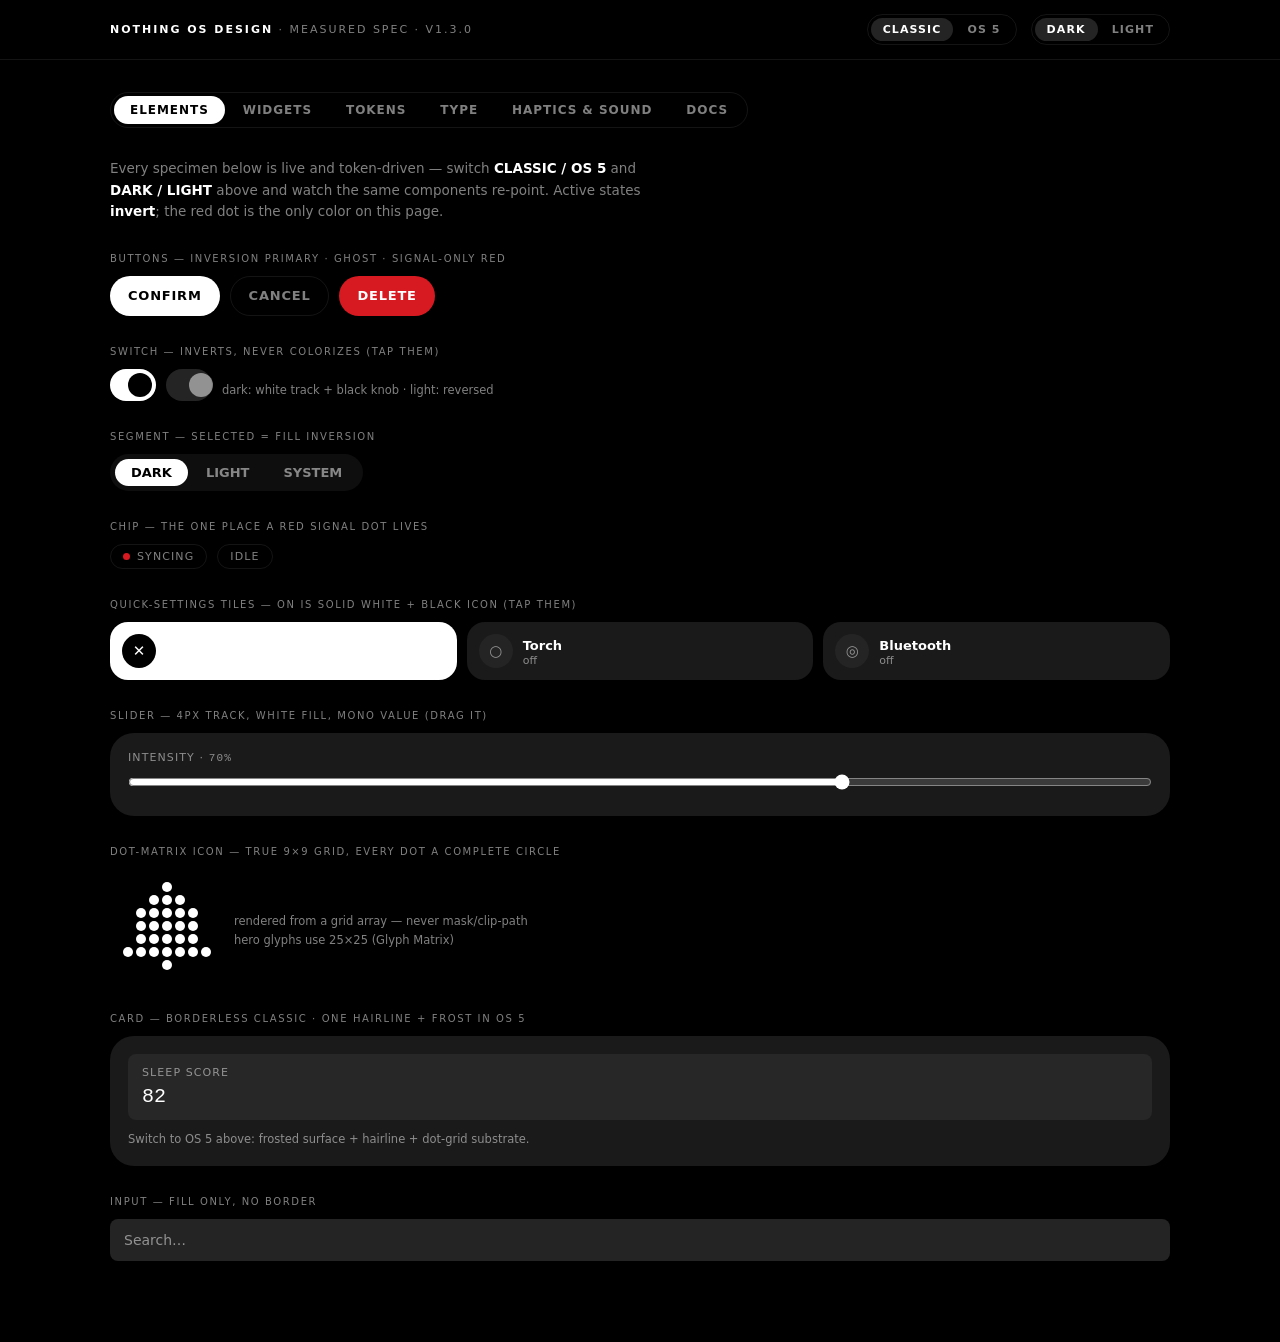
==== docs/index.html @ 2ed0de46 "site: interactive spec — toggles + live specimens replace the static landing The live site now pract" ====
<!DOCTYPE html>
<html lang="en">
<head>
<meta charset="utf-8">
<meta name="viewport" content="width=device-width, initial-scale=1">
<title>Nothing OS design — measured spec</title>
<link rel="preconnect" href="https://fonts.googleapis.com">
<link rel="preconnect" href="https://fonts.gstatic.com" crossorigin>
<link href="https://fonts.googleapis.com/css2?family=Geist:wght@400;500;600;700&family=Geist+Mono:wght@400;500&family=Doto:wght@400;500;700&display=swap" rel="stylesheet">
<link rel="stylesheet" href="tokens.css">
<style>
  *{box-sizing:border-box;margin:0}
  html{background:#000}
  body{
    background:var(--nt-bg);color:var(--nt-text);
    font-family:var(--nt-font-body),system-ui,sans-serif;
    min-height:100vh;
  }
  /* OS 5 dot-grid substrate — barely-there depth cue */
  html.theme-os5 body::before{
    content:'';position:fixed;inset:0;pointer-events:none;
    background-image:radial-gradient(circle, var(--nt-dot-grid, rgba(255,255,255,.045)) 1px, transparent 1px);
    background-size:12px 12px;
  }
  a{color:var(--nt-text)}

  /* ---------- chrome ---------- */
  header{position:sticky;top:0;z-index:10;background:color-mix(in srgb, var(--nt-bg) 88%, transparent);
    backdrop-filter:blur(10px);border-bottom:1px solid var(--nt-border)}
  .bar{max-width:1100px;margin:0 auto;padding:14px 20px;display:flex;align-items:center;gap:14px;flex-wrap:wrap}
  .brand{font-size:11px;letter-spacing:.18em;text-transform:uppercase;color:var(--nt-text-dim);margin-right:auto}
  .brand b{color:var(--nt-text);font-weight:600}
  .tgl{display:flex;border:1px solid var(--nt-border);border-radius:999px;padding:3px;gap:2px}
  .tgl button{border:0;background:transparent;color:var(--nt-text-dim);font:inherit;font-size:11px;font-weight:600;
    letter-spacing:.1em;text-transform:uppercase;padding:5px 12px;border-radius:999px;cursor:pointer}
  .tgl button[aria-pressed="true"]{background:var(--nt-surface-2,var(--nt-surface));color:var(--nt-text)}
  main{max-width:1100px;margin:0 auto;padding:32px 20px 80px}
  nav.tabs{display:flex;gap:2px;border:1px solid var(--nt-border);border-radius:999px;padding:3px;width:max-content;
    max-width:100%;overflow:auto;margin-bottom:30px}
  nav.tabs button{border:0;background:transparent;color:var(--nt-text-dim);font:inherit;font-size:12px;font-weight:600;
    letter-spacing:.08em;text-transform:uppercase;padding:7px 16px;border-radius:999px;cursor:pointer;white-space:nowrap}
  nav.tabs button[aria-selected="true"]{background:var(--nt-text);color:var(--nt-bg)}
  section.panel{display:none}
  section.panel.on{display:block;animation:enter var(--nt-motion-std) var(--nt-ease-entrance)}
  @keyframes enter{from{opacity:0;transform:translateY(6px)}to{opacity:1;transform:none}}
  @media (prefers-reduced-motion: reduce){
    section.panel.on{animation:none}
    .chip .dot{animation:none;opacity:.7}
  }

  .k{font-size:10px;letter-spacing:.16em;text-transform:uppercase;color:var(--nt-text-dim);margin:30px 0 12px}
  .k:first-child{margin-top:0}
  .lead{color:var(--nt-text-dim);font-size:13.5px;line-height:1.6;max-width:64ch;margin-bottom:6px}
  .lead b{color:var(--nt-text)}
  .row{display:flex;gap:10px;align-items:center;flex-wrap:wrap}
  .foot-note{color:var(--nt-text-dim);font-size:11.5px;margin-top:10px;line-height:1.6}

  /* ---------- elements ---------- */
  .card{background:var(--nt-surface);border-radius:var(--nt-radius-lg);padding:18px}
  html.theme-os5 .card{border:1px solid var(--nt-border);backdrop-filter:var(--nt-frost, none)}
  .btn{display:inline-flex;align-items:center;justify-content:center;height:40px;padding:0 18px;
    border-radius:var(--nt-radius-pill);font:inherit;font-weight:600;font-size:13px;letter-spacing:.06em;
    cursor:pointer;transition:transform var(--nt-motion-fast) var(--nt-ease-std), opacity var(--nt-motion-fast) var(--nt-ease-std)}
  .btn:active{transform:scale(var(--nt-press-scale));opacity:.85}
  .btn-p{background:var(--nt-text);color:var(--nt-bg);border:0}
  .btn-g{background:transparent;color:var(--nt-text-dim);border:1px solid var(--nt-border)}
  .btn-d{background:var(--nt-accent);color:#fff;border:0}
  .sw{width:46px;height:32px;border-radius:999px;position:relative;border:0;cursor:pointer;
    background:var(--nt-surface-2);transition:background var(--nt-motion-fast) var(--nt-ease-std)}
  .sw::after{content:'';position:absolute;width:24px;height:24px;border-radius:50%;top:4px;
    background:var(--nt-text-dim);transition:left var(--nt-motion-fast) var(--nt-ease-std), background var(--nt-motion-fast) var(--nt-ease-std)}
  .sw[aria-pressed="true"]{background:var(--nt-text)}
  .sw[aria-pressed="true"]::after{left:18px;background:var(--nt-bg)}
  .chip{display:inline-flex;align-items:center;gap:7px;border:1px solid var(--nt-border);border-radius:999px;
    padding:5px 12px;font-size:11px;letter-spacing:.1em;text-transform:uppercase;color:var(--nt-text-dim)}
  .chip .dot{width:7px;height:7px;border-radius:50%;background:var(--nt-accent);animation:pulse 1s steps(4) infinite}
  @keyframes pulse{0%{opacity:1}50%{opacity:.25}100%{opacity:1}}
  .seg{display:inline-flex;background:var(--nt-tile);border-radius:999px;padding:5px;gap:2px}
  .seg button{border:0;background:transparent;font:inherit;font-size:13px;font-weight:600;color:var(--nt-text-dim);
    padding:6px 16px;border-radius:999px;cursor:pointer}
  .seg button[aria-pressed="true"]{background:var(--nt-text);color:var(--nt-bg)}
  .tile{background:var(--nt-tile);border-radius:var(--nt-radius-sm);padding:12px 14px}
  .tile span{display:block;font-size:11px;letter-spacing:.1em;text-transform:uppercase;color:var(--nt-text-dim);margin-bottom:6px}
  .tile strong{font-family:var(--nt-font-mono),monospace;font-weight:500;font-size:20px}
  .input{width:100%;height:42px;border-radius:var(--nt-radius-sm);background:var(--nt-surface-2);
    padding:0 14px;font:inherit;font-size:14px;display:flex;align-items:center;color:var(--nt-text-dim);border:0}
  .qs{display:flex;gap:10px;flex-wrap:wrap}
  .qtile{flex:1;min-width:130px;background:var(--nt-surface);border-radius:18px;padding:12px;display:flex;
    align-items:center;gap:10px;cursor:pointer;border:0;font:inherit;color:var(--nt-text);text-align:left;
    transition:background var(--nt-motion-fast) var(--nt-ease-std)}
  .qtile .ic{width:34px;height:34px;border-radius:50%;display:flex;align-items:center;justify-content:center;
    font-size:15px;flex:none;background:var(--nt-surface-2);color:var(--nt-text-dim)}
  .qtile[aria-pressed="true"]{background:var(--nt-text)}
  .qtile[aria-pressed="true"] .ic{background:#000;color:#fff}
  .qtile small{color:var(--nt-text-dim);font-size:11px;display:block}
  .qtile b{font-size:13px;font-weight:600}

  /* dots 9x9 */
  .dots9{display:grid;grid-template-columns:repeat(9,10px);gap:3px;width:max-content}
  .dots9 b{width:10px;height:10px;border-radius:50%;background:transparent}
  .dots9 b.lit{background:var(--nt-text)}

  /* ---------- widgets ---------- */
  .wgrid{display:grid;grid-template-columns:repeat(auto-fit,minmax(220px,1fr));gap:22px;
    padding:22px;border-radius:var(--nt-radius-lg);
    background:linear-gradient(160deg,#1d2433 0%,#3a2c4f 45%,#6b3550 100%)}
  html.theme-light .wgrid{background:linear-gradient(160deg,#cdd6e6 0%,#e2d5ee 45%,#f2c9d8 100%)}
  .wcard{background:#1B1B1B;border-radius:24px;padding:18px;border:1px solid #1FFFFFFF;color:#fff}
  html.theme-light .wcard{background:#F1F1F1;border-color:rgba(0,0,0,.08);color:#0A0A0A}
  .wclock{font-family:"Doto",monospace;font-weight:500;font-size:38px;line-height:1;letter-spacing:.04em}
  .wkick{font-size:10px;letter-spacing:.16em;text-transform:uppercase;color:rgba(255,255,255,.55);margin-top:8px}
  html.theme-light .wkick{color:rgba(0,0,0,.5)}
  .wring{display:flex;align-items:center;gap:12px}
  .wring b{font-family:var(--nt-font-mono),monospace;font-weight:500;font-size:22px}
  html.theme-light .wring circle.track{stroke:rgba(0,0,0,.14)}
  .wmus .art{width:56px;height:56px;border-radius:12px;background:linear-gradient(135deg,#b06,#fa0)}
  .wmus .meta{flex:1;min-width:0}
  .wmus .t{font-weight:600;font-size:13px;white-space:nowrap;overflow:hidden;text-overflow:ellipsis}
  .wmus .a{color:rgba(255,255,255,.55);font-size:11px}
  html.theme-light .wmus .a{color:rgba(0,0,0,.5)}
  .wmus .ctr{display:flex;gap:14px;justify-content:center;margin-top:12px}
  .wmus .ctr i{font-style:normal;font-size:15px;color:rgba(255,255,255,.9)}
  html.theme-light .wmus .ctr i{color:rgba(0,0,0,.7)}
  .wmus .ctr .pp{background:var(--nt-text);color:var(--nt-bg);border-radius:50%;width:34px;height:34px;
    display:inline-flex;align-items:center;justify-content:center;font-size:12px}
  .wfoot{font-size:11.5px;color:var(--nt-text-dim);margin-top:12px;line-height:1.6}

  /* ---------- tokens ---------- */
  .swatches{display:grid;grid-template-columns:repeat(auto-fill,minmax(120px,1fr));gap:10px}
  .swc{cursor:pointer;border:1px solid var(--nt-border);border-radius:var(--nt-radius-sm);overflow:hidden;background:var(--nt-surface)}
  .swc .ch{height:52px;display:flex;align-items:flex-end;justify-content:flex-end;padding:6px}
  .swc .ch em{font-style:normal;font-size:9px;letter-spacing:.08em;background:rgba(0,0,0,.55);color:#fff;
    border-radius:4px;padding:2px 5px;opacity:0;transition:opacity var(--nt-motion-fast)}
  .swc.copied .ch em{opacity:1}
  .swc .nm{padding:8px 10px}
  .swc .nm b{font-size:11px;font-weight:600;display:block}
  .swc .nm code{font-family:var(--nt-font-mono),monospace;font-size:10px;color:var(--nt-text-dim)}
  .rad{display:flex;gap:12px;align-items:flex-end;flex-wrap:wrap}
  .rad .rb{background:var(--nt-tile);border:1px solid var(--nt-border);width:88px;height:64px}
  .rad .rb small{display:block;margin-top:6px;font-size:10px;color:var(--nt-text-dim);font-family:var(--nt-font-mono),monospace;text-align:center}
  table.dec{width:100%;border-collapse:collapse;font-size:12.5px}
  table.dec th{text-align:left;font-size:10px;letter-spacing:.12em;text-transform:uppercase;color:var(--nt-text-dim);
    font-weight:600;padding:8px 10px;border-bottom:1px solid var(--nt-border)}
  table.dec td{padding:8px 10px;border-bottom:1px solid color-mix(in srgb, var(--nt-text) 4%, transparent)}
  table.dec td.no{color:var(--nt-text-dim)}
  table.dec td.yes{color:var(--nt-accent);font-weight:600}

  /* ---------- type ---------- */
  .spec{border-top:1px solid var(--nt-border);padding:16px 0}
  .spec .lbl{font-size:10px;letter-spacing:.12em;text-transform:uppercase;color:var(--nt-text-dim)}
  .kicker{font-size:11.5px;letter-spacing:.16em;text-transform:uppercase;color:var(--nt-text-dim)}
  .label{font-size:12px;font-weight:500;letter-spacing:.10em;text-transform:uppercase}
  .metric{font-family:var(--nt-font-mono),monospace;font-weight:500;font-size:22px}
  .body-t{font-size:14px;line-height:1.5;color:var(--nt-text-dim);max-width:60ch}
  .hero-doto{font-family:"Doto",monospace;font-weight:500;font-size:56px;line-height:1}

  /* ---------- feedback ---------- */
  .hrow{display:grid;grid-template-columns:110px 120px 1fr 90px;gap:14px;align-items:center;
    padding:10px 0;border-bottom:1px solid color-mix(in srgb, var(--nt-text) 4%, transparent);font-size:12.5px}
  .hrow .g{font-weight:600}
  .hrow .e{font-family:var(--nt-font-mono),monospace;font-size:11px;color:var(--nt-text-dim)}
  .hrow .bar{height:6px;border-radius:999px;background:var(--nt-tile);position:relative}
  .hrow .bar i{position:absolute;left:0;top:0;bottom:0;border-radius:999px;background:var(--nt-text);transition:width var(--nt-motion-std) var(--nt-ease-entrance)}
  .hrow .ms{font-family:var(--nt-font-mono),monospace;font-size:11px;color:var(--nt-text-dim);text-align:right}
  .role{display:grid;grid-template-columns:1fr 1fr;gap:12px}
  @media (max-width:720px){.role{grid-template-columns:1fr}.hrow{grid-template-columns:90px 100px 1fr 70px}}
  .rcard{background:var(--nt-surface);border-radius:var(--nt-radius-md);padding:16px}
  .rcard b{font-size:12px;letter-spacing:.1em;text-transform:uppercase}
  .rcard p{color:var(--nt-text-dim);font-size:12.5px;line-height:1.6;margin-top:6px}

  /* ---------- docs ---------- */
  .docs{display:grid;grid-template-columns:repeat(auto-fit,minmax(240px,1fr));gap:12px}
  a.card2{display:block;background:var(--nt-surface);border-radius:var(--nt-radius-md);padding:16px;
    text-decoration:none;color:var(--nt-text);transition:opacity var(--nt-motion-fast)}
  a.card2:hover{opacity:.8}
  a.card2 b{display:block;font-size:13.5px;font-weight:600;margin-bottom:4px}
  a.card2 span{color:var(--nt-text-dim);font-size:12px;line-height:1.55;display:block}
  .note{margin-top:24px;padding:16px;background:var(--nt-surface);border-radius:var(--nt-radius-md);
    color:var(--nt-text-dim);font-size:12.5px;line-height:1.6}
  .note b{color:var(--nt-text)}
  :focus-visible{outline:1px solid rgba(255,255,255,.5);outline-offset:2px}
  html.theme-light :focus-visible{outline-color:rgba(0,0,0,.5)}
</style>
</head>
<body>
<header>
  <div class="bar">
    <div class="brand"><b>NOTHING OS DESIGN</b> · MEASURED SPEC · v1.3.0</div>
    <div class="tgl" role="group" aria-label="Style">
      <button data-style="classic" aria-pressed="true">CLASSIC</button>
      <button data-style="os5" aria-pressed="false">OS 5</button>
    </div>
    <div class="tgl" role="group" aria-label="Mode">
      <button data-mode="dark" aria-pressed="true">DARK</button>
      <button data-mode="light" aria-pressed="false">LIGHT</button>
    </div>
  </div>
</header>
<main>
  <nav class="tabs" role="tablist">
    <button role="tab" data-p="elements" aria-selected="true">Elements</button>
    <button role="tab" data-p="widgets" aria-selected="false">Widgets</button>
    <button role="tab" data-p="tokens" aria-selected="false">Tokens</button>
    <button role="tab" data-p="type" aria-selected="false">Type</button>
    <button role="tab" data-p="feedback" aria-selected="false">Haptics &amp; Sound</button>
    <button role="tab" data-p="docs" aria-selected="false">Docs</button>
  </nav>

  <!-- ============ ELEMENTS ============ -->
  <section class="panel on" id="p-elements">
    <p class="lead">Every specimen below is live and token-driven — switch <b>CLASSIC / OS 5</b> and
    <b>DARK / LIGHT</b> above and watch the same components re-point. Active states
    <b>invert</b>; the red dot is the only color on this page.</p>

    <div class="k">Buttons — inversion primary · ghost · signal-only red</div>
    <div class="row">
      <button class="btn btn-p">CONFIRM</button>
      <button class="btn btn-g">CANCEL</button>
      <button class="btn btn-d">DELETE</button>
    </div>

    <div class="k">Switch — inverts, never colorizes (tap them)</div>
    <div class="row">
      <button class="sw" aria-pressed="true" aria-label="switch on"></button>
      <button class="sw" aria-pressed="false" aria-label="switch off"></button>
      <span class="foot-note">dark: white track + black knob · light: reversed</span>
    </div>

    <div class="k">Segment — selected = fill inversion</div>
    <div class="seg" role="group">
      <button aria-pressed="true">DARK</button><button aria-pressed="false">LIGHT</button><button aria-pressed="false">SYSTEM</button>
    </div>

    <div class="k">Chip — the one place a red signal dot lives</div>
    <div class="row"><span class="chip"><span class="dot"></span>SYNCING</span><span class="chip">IDLE</span></div>

    <div class="k">Quick-settings tiles — ON is solid white + black icon (tap them)</div>
    <div class="qs">
      <button class="qtile" aria-pressed="true"><span class="ic">✕</span><span><b>Wi-Fi</b><small>connected</small></span></button>
      <button class="qtile" aria-pressed="false"><span class="ic">○</span><span><b>Torch</b><small>off</small></span></button>
      <button class="qtile" aria-pressed="false"><span class="ic">◎</span><span><b>Bluetooth</b><small>off</small></span></button>
    </div>

    <div class="k">Slider — 4px track, white fill, mono value (drag it)</div>
    <div class="card">
      <div class="tile" style="background:transparent;padding:0">
        <span>INTENSITY · <output id="slv" style="font-family:var(--nt-font-mono),monospace">70%</output></span>
        <input id="sl" type="range" min="0" max="100" value="70" style="width:100%;accent-color:var(--nt-text);height:24px">
      </div>
    </div>

    <div class="k">Dot-matrix icon — true 9×9 grid, every dot a complete circle</div>
    <div class="row">
      <div class="dots9" id="d9"></div>
      <span class="foot-note">rendered from a grid array — never mask/clip-path<br>hero glyphs use 25×25 (Glyph Matrix)</span>
    </div>

    <div class="k">Card — borderless classic · one hairline + frost in OS 5</div>
    <div class="card"><div class="tile"><span>SLEEP SCORE</span><strong>82</strong></div>
      <div class="foot-note">Switch to OS 5 above: frosted surface + hairline + dot-grid substrate.</div>
    </div>

    <div class="k">Input — fill only, no border</div>
    <div class="input">Search…</div>
  </section>

  <!-- ============ WIDGETS ============ -->
  <section class="panel" id="p-widgets">
    <p class="lead">Native widgets: the visual is the hero, at most one word of text,
    controls instead of tickers. The clock is live; the ring tracks the slider in Elements.</p>
    <div class="wgrid">
      <div>
        <div class="wcard"><div class="wclock" id="clock">--:--</div><div class="wkick" id="clockd">—</div></div>
        <div class="wfoot">Doto numerals, weight 500 — dots stay separate and round.</div>
      </div>
      <div>
        <div class="wcard wring">
          <svg width="56" height="56" viewBox="0 0 56 56">
            <circle class="track" cx="28" cy="28" r="24" fill="none" stroke="rgba(255,255,255,.14)" stroke-width="5"/>
            <circle id="ring" cx="28" cy="28" r="24" fill="none" stroke="#FFFFFF" stroke-width="5"
              stroke-linecap="round" stroke-dasharray="105.6 150.8" transform="rotate(-90 28 28)"/>
          </svg>
          <div><b id="ringv">70%</b><div class="wkick">BATTERY</div></div>
        </div>
        <div class="wfoot">White ring = data encoding. Never the accent red.</div>
      </div>
      <div>
        <div class="wcard wmus">
          <div style="display:flex;gap:12px;align-items:center">
            <div class="art"></div>
            <div class="meta"><div class="t">Midnight City</div><div class="a">M83</div></div>
          </div>
          <div class="ctr"><i>⏮</i><span class="pp">❚❚</span><i>⏭</i></div>
        </div>
        <div class="wfoot">Controls and state — never a per-second playhead.</div>
      </div>
    </div>
  </section>

  <!-- ============ TOKENS ============ -->
  <section class="panel" id="p-tokens">
    <p class="lead">Click a swatch to copy its hex. Full tables in
    <a href="https://github.com/Jero009/nothing-os-design/blob/main/docs/tokens.md">tokens.md</a> ·
    exports: <a href="tokens.json">tokens.json</a> · <a href="tokens.css">tokens.css</a>.</p>
    <div class="k">Brand palette [official]</div>
    <div class="swatches" id="brand"></div>
    <div class="k">Dark surfaces [impl] — measured system values in the same family</div>
    <div class="swatches" id="dark"></div>
    <div class="k">Light surfaces [impl]</div>
    <div class="swatches" id="light"></div>
    <div class="k">Radii scale — classic 8/16/24 · OS 5 12/20/28</div>
    <div class="rad">
      <div><div class="rb" style="border-radius:8px"></div><small>sm 8</small></div>
      <div><div class="rb" style="border-radius:16px"></div><small>md 16</small></div>
      <div><div class="rb" style="border-radius:24px"></div><small>lg 24</small></div>
      <div><div class="rb" style="border-radius:12px"></div><small>OS sm 12</small></div>
      <div><div class="rb" style="border-radius:20px"></div><small>OS md 20</small></div>
      <div><div class="rb" style="border-radius:28px"></div><small>OS lg 28</small></div>
    </div>
    <div class="k">Motion — 140 / 280 / 400 ms, decel entrance, no bounce (reduced-motion respected)</div>
    <div class="row">
      <button class="btn btn-g" data-ms="140">PLAY 140MS</button>
      <button class="btn btn-g" data-ms="280">PLAY 280MS</button>
      <button class="btn btn-g" data-ms="400">PLAY 400MS</button>
      <div id="mdot" style="width:12px;height:12px;border-radius:50%;background:var(--nt-text)"></div>
      <span class="foot-note" id="mtxt">press a button — one dot, transform+opacity only</span>
    </div>
    <div class="k">Accent decision table — the part everyone gets wrong</div>
    <div class="card" style="overflow:auto">
      <table class="dec">
        <tr><th>Element</th><th>Signal red</th><th>Active treatment</th></tr>
        <tr><td>Switch / toggle ON</td><td class="no">never</td><td>invert (white track) → OS 5: accent fill</td></tr>
        <tr><td>Slider / progress fill</td><td class="no">never</td><td>invert / white → accent fill</td></tr>
        <tr><td>Selected tab / chip / segment</td><td class="no">never</td><td>invert → accent</td></tr>
        <tr><td>Destructive confirm</td><td class="yes">YES</td><td>always red</td></tr>
        <tr><td>Live / recording / sync pulse</td><td class="yes">YES</td><td>red dot</td></tr>
        <tr><td>Error / warning threshold</td><td class="yes">YES</td><td>red</td></tr>
        <tr><td>Navigation chrome, body text, cards</td><td class="no">never</td><td>never</td></tr>
      </table>
      <div class="foot-note">Budget: 0–2 accent elements per screen. Alpha via
      color-mix, never a new hex. Danger stays red even when the expression accent is another hue.</div>
    </div>
  </section>

  <!-- ============ TYPE ============ -->
  <section class="panel" id="p-type">
    <p class="lead">OS 5: Geist body/head + Geist Mono numerics + Doto as hero display only.
    Classic: Space Grotesk + Doto + Space Mono. Numerals never render in the body face.</p>
    <div class="spec"><div class="lbl">KICKER · 0.16em tracking · uppercase</div>
      <div class="kicker">Nothing OS design · measured spec</div></div>
    <div class="spec"><div class="lbl">LABEL · 0.10em · uppercase · dim</div>
      <div class="label">SLEEP SCORE</div></div>
    <div class="spec"><div class="lbl">BODY · dim ink · 1.5 line</div>
      <div class="body-t">Hierarchy comes from size jumps, uppercase kickers with wide
      tracking, and weight — not from color or icons.</div></div>
    <div class="spec"><div class="lbl">METRIC TILE VALUE · mono · tabular</div>
      <div class="metric">1,847 kcal · 12,540 steps</div></div>
    <div class="spec"><div class="lbl">HERO DISPLAY · Doto · weight ≈500 · hero only</div>
      <div class="hero-doto">82%</div>
      <div class="foot-note">Doto weight rule: ≈400–500 keeps dots separate and round;
      heavy weights smear them together. In OS 5, Doto is never a metric tile — hero display only.</div></div>
  </section>

  <!-- ============ FEEDBACK ============ -->
  <section class="panel" id="p-feedback">
    <p class="lead">Interaction feedback is <b>haptic, never audible</b> — the click you
    "hear" on a Nothing phone is the motor. Sound is alarm-only, and it ducks the
    user's music instead of stopping it. Vocabulary
    [impl — Essential Island <code style="font-family:var(--nt-font-mono),monospace">util/HapticStyle.kt</code>]:</p>
    <div class="card" id="haptics"></div>
    <div class="foot-note">Strength is a user setting that scales amplitude (off / light ×0.55 /
    normal ×1.0 / strong ×1.5) — it never changes the effect choice. Scrub ticks fire only
    when a selection CHANGES. Platform: predefined effects are Android 10+ with device tuning
    and automatic fallback; primitive compositions are Android 11+ with none — check support first.</div>
    <div class="k">Sound roles</div>
    <div class="role">
      <div class="rcard"><b>ALERT · TIMER / REST DONE</b>
        <p>Duck, don't stop: transient-can-duck focus lowers the user's music, one short
        cue on the alarm channel, restore volume. [impl — dashbord <i>duckAndDing</i>]</p></div>
      <div class="rcard"><b>UI TAPS / TRANSITIONS</b>
        <p>Nothing. The system UI plays no tap sounds — the haptic carries interaction
        feedback entirely. Decorative UI sounds are never Nothing.</p></div>
    </div>
    <div class="k">Nothing hardware — sound becomes light</div>
    <div class="rcard"><b>GLYPH DEVELOPER KIT</b>
      <p>The sanctioned path for the "event becomes light" identity: requires an API key
      from Nothing (unkeyed debug mode auto-expires after 48 h). Glyph Composer is the
      stock app users already know for sound+light ringtones. Don't fake glyph behavior
      with screen flashes or sampled sounds.</p></div>
  </section>

  <!-- ============ DOCS ============ -->
  <section class="panel" id="p-docs">
    <p class="lead">The deep text lives in the repo — this page is the specimen, the docs are
    the source of truth. Every claim is audited in fact-check.md.</p>
    <div class="docs">
      <a class="card2" href="https://github.com/Jero009/nothing-os-design/blob/main/docs/tokens.md"><b>Tokens</b><span>Brand palette, dark/light, OS 5 deltas, 2×2 style×mode matrix, accent decision table.</span></a>
      <a class="card2" href="https://github.com/Jero009/nothing-os-design/blob/main/docs/typography.md"><b>Typography</b><span>Font roles, type scale, Nothing's official NType82/NDot specs, OFL stand-ins.</span></a>
      <a class="card2" href="https://github.com/Jero009/nothing-os-design/blob/main/docs/components.md"><b>Components</b><span>Buttons, switches, chips, dot-matrix icons, media-player patterns, motion, a11y.</span></a>
      <a class="card2" href="https://github.com/Jero009/nothing-os-design/blob/main/docs/feedback.md"><b>Haptics &amp; sound</b><span>Platform APIs, vocabulary, alarm-only sound, Glyph Developer Kit.</span></a>
      <a class="card2" href="https://github.com/Jero009/nothing-os-design/blob/main/docs/third-party-case-studies.md"><b>Case study</b><span>MissingCore/Music cross-checked value by value.</span></a>
      <a class="card2" href="https://github.com/Jero009/nothing-os-design/blob/main/docs/fact-check.md"><b>Fact-check</b><span>Claim-by-claim audit with verdicts and sources.</span></a>
      <a class="card2" href="tokens.json"><b>tokens.json</b><span>Machine-readable token tree, official/impl labeled.</span></a>
      <a class="card2" href="tokens.css"><b>tokens.css</b><span>Drop-in custom properties — the exact vars this page uses.</span></a>
    </div>
    <div class="note"><b>Not affiliated with Nothing Technology Ltd.</b> "Nothing OS" and related
    marks belong to their owner. No Nothing proprietary assets (NDot, NType, Lettera, icon
    artwork) are included — only open-licensed stand-ins are recommended. Spec is MIT ·
    feedback via <a style="color:var(--nt-text)" href="https://github.com/Jero009/nothing-os-design/discussions">GitHub Discussions</a> ·
    cite a release: <a style="color:var(--nt-text)" href="https://github.com/Jero009/nothing-os-design/releases">v1.3.0</a></div>
  </section>
</main>
<script>
(function(){
  'use strict';
  var html = document.documentElement;
  var reduced = window.matchMedia('(prefers-reduced-motion: reduce)').matches;

  /* ---- theme toggles: MODE + STYLE, persisted (guarded: localStorage
         throws on opaque origins like file://) ---- */
  function store(k, v){ try { localStorage.setItem(k, v); } catch (e) {} }
  function read(k, d){ try { return localStorage.getItem(k) || d; } catch (e) { return d; } }
  function setPressed(group, val){
    document.querySelectorAll('.tgl button[data-' + group + ']').forEach(function(b){
      b.setAttribute('aria-pressed', String(b.dataset[group] === val));
    });
  }
  function applyTheme(){
    var mode  = read('nod-mode', 'dark');
    var style = read('nod-style', 'classic');
    html.classList.toggle('theme-light', mode === 'light');
    html.classList.toggle('theme-os5', style === 'os5');
    setPressed('mode', mode); setPressed('style', style);
  }
  document.querySelectorAll('.tgl button[data-mode]').forEach(function(b){
    b.addEventListener('click', function(){ store('nod-mode', b.dataset.mode); applyTheme(); });
  });
  document.querySelectorAll('.tgl button[data-style]').forEach(function(b){
    b.addEventListener('click', function(){ store('nod-style', b.dataset.style); applyTheme(); });
  });
  applyTheme();

  /* ---- tabs ---- */
  document.querySelectorAll('nav.tabs button').forEach(function(b){
    b.addEventListener('click', function(){
      document.querySelectorAll('nav.tabs button').forEach(function(x){ x.setAttribute('aria-selected','false'); });
      b.setAttribute('aria-selected','true');
      document.querySelectorAll('section.panel').forEach(function(p){ p.classList.remove('on'); });
      document.getElementById('p-' + b.dataset.p).classList.add('on');
      if (b.dataset.p === 'feedback') drawHapticBars();
    });
  });

  /* ---- switches / segments / QS tiles ---- */
  document.querySelectorAll('.sw').forEach(function(s){
    s.addEventListener('click', function(){
      s.setAttribute('aria-pressed', String(s.getAttribute('aria-pressed') !== 'true'));
    });
  });
  document.querySelectorAll('.seg').forEach(function(g){
    g.querySelectorAll('button').forEach(function(b){
      b.addEventListener('click', function(){
        g.querySelectorAll('button').forEach(function(x){ x.setAttribute('aria-pressed','false'); });
        b.setAttribute('aria-pressed','true');
      });
    });
  });
  document.querySelectorAll('.qtile').forEach(function(t){
    t.addEventListener('click', function(){
      t.setAttribute('aria-pressed', String(t.getAttribute('aria-pressed') !== 'true'));
      t.querySelector('small').textContent = t.getAttribute('aria-pressed') === 'true' ? 'on' : 'off';
    });
  });

  /* ---- slider drives the value label + battery ring ---- */
  var sl = document.getElementById('sl'), slv = document.getElementById('slv'),
      ring = document.getElementById('ring'), ringv = document.getElementById('ringv'),
      C = 2 * Math.PI * 24;
  function syncSlider(){
    var v = +sl.value;
    slv.textContent = v + '%';
    ringv.textContent = v + '%';
    ring.setAttribute('stroke-dasharray', (C * v / 100).toFixed(1) + ' ' + C.toFixed(1));
  }
  sl.addEventListener('input', syncSlider);
  syncSlider();

  /* ---- live clock in Doto ---- */
  var DAYS = ['SUN','MON','TUE','WED','THU','FRI','SAT'];
  function tick(){
    var d = new Date();
    document.getElementById('clock').textContent =
      String(d.getHours()).padStart(2,'0') + ':' + String(d.getMinutes()).padStart(2,'0');
    document.getElementById('clockd').textContent =
      DAYS[d.getDay()] + ' · ' + String(d.getDate()).padStart(2,'0');
  }
  tick(); setInterval(tick, 1000);

  /* ---- 9x9 dot-matrix glyph (bell) ---- */
  var P = ['.........',
           '....X....',
           '...XXX...',
           '..XXXXX..',
           '..XXXXX..',
           '..XXXXX..',
           '.XXXXXXX.',
           '....X....',
           '........'];
  var g = document.getElementById('d9');
  P.join('').split('').forEach(function(c){
    var b = document.createElement('b');
    if (c === 'X') b.className = 'lit';
    g.appendChild(b);
  });

  /* ---- copyable swatches ---- */
  function swatch(host, name, hex){
    var el = document.createElement('div');
    el.className = 'swc';
    el.innerHTML = '<div class="ch" style="background:' + hex + '"><em>COPIED</em></div>' +
                   '<div class="nm"><b>' + name + '</b><code>' + hex + '</code></div>';
    el.addEventListener('click', function(){
      if (navigator.clipboard) navigator.clipboard.writeText(hex);
      el.classList.add('copied');
      setTimeout(function(){ el.classList.remove('copied'); }, 900);
    });
    host.appendChild(el);
  }
  [['PURE BLACK','#000000'],['PURE WHITE','#FFFFFF'],['WINDOW GREY','#B1B3B3'],
   ['N-GREY','#DCD7D2'],['N-RED (PRINT)','#C8102E'],['N-RED (SCREEN)','#D71921'],
   ['N-BLUE','#002F6C'],['N-YELLOW','#FFC700']
  ].forEach(function(p){ swatch(document.getElementById('brand'), p[0], p[1]); });
  [['BG','#000000'],['SURFACE','#1A1A1A'],['ELEVATED','#242424'],
   ['SEGMENT PILL','#303030'],['DIM TEXT','#ADADAD'],['MEASURED SYSTEM','#1B1B1B']
  ].forEach(function(p){ swatch(document.getElementById('dark'), p[0], p[1]); });
  [['BG (LIGHT)','#F1F1F1'],['CARD','#FCFCFC'],['QS SHADE','#E2E2E2'],
   ['OFF-TILE','#D1D1D1'],['SURFACE','#F2F2F2'],['TEXT','#0A0A0A']
  ].forEach(function(p){ swatch(document.getElementById('light'), p[0], p[1]); });

  /* ---- motion demo: one dot, transform+opacity only ---- */
  var mdot = document.getElementById('mdot'), mtxt = document.getElementById('mtxt');
  document.querySelectorAll('[data-ms]').forEach(function(b){
    b.addEventListener('click', function(){
      var ms = +b.dataset.ms;
      mdot.style.transition = 'none';
      mdot.style.transform = 'translateY(6px)';
      mdot.style.opacity = '0';
      requestAnimationFrame(function(){
        mdot.style.transition = 'transform ' + ms + 'ms cubic-bezier(0.2,0,0,1), opacity ' + ms + 'ms linear';
        mdot.style.transform = 'translateY(0)';
        mdot.style.opacity = '1';
      });
      mtxt.textContent = ms + 'ms · cubic-bezier(0.2, 0, 0, 1)' + (reduced ? ' · reduced-motion: skipped' : '');
    });
  });

  /* ---- haptic vocabulary (bar length ∝ duration) ---- */
  var H = [
    ['EXPAND',  'CLICK',       22, 150],
    ['COLLAPSE','TICK',        14, 110],
    ['SWIPE',   'TICK',        12, 130],
    ['HOLD',    'HEAVY_CLICK', 60, 200],
    ['MERGE',   'TICK',        10,  90],
    ['LOCK',    'CLICK',       28, 100]
  ];
  var host = document.getElementById('haptics');
  H.forEach(function(h){
    var r = document.createElement('div');
    r.className = 'hrow';
    r.innerHTML = '<span class="g">' + h[0] + '</span><span class="e">' + h[1] + '</span>' +
      '<span class="bar"><i style="width:0"></i></span>' +
      '<span class="ms">' + h[2] + 'ms · ' + h[3] + '</span>';
    host.appendChild(r);
  });
  function drawHapticBars(){
    host.querySelectorAll('.hrow .bar i').forEach(function(i, idx){
      if (reduced) i.style.transition = 'none';
      i.style.width = (H[idx][2] / 60 * 100) + '%';
    });
  }
  drawHapticBars();
})();
</script>
</body>
</html>
---- docs/tokens.css ----
/*
 * Nothing OS design — measured spec tokens (v1.3.0)
 * https://github.com/Jero009/nothing-os-design — MIT
 * [official] = Nothing's own materials; [impl] = working implementation value.
 * Canonical on-screen red: #D71921 (device-measured; #D71920/#D71A21 are
 * one-bit family variants). Full tables + audit: docs/tokens.md, docs/fact-check.md
 */

:root {
  /* classic dark (default) [impl] */
  --nt-bg: #000000;                        /* true OLED black — never near-black */
  --nt-surface: #1A1A1A;                   /* system measures #1B1B1B — same family */
  --nt-surface-2: #242424;                 /* elevated / pressed */
  --nt-tile: rgba(255, 255, 255, 0.055);   /* inset panel */
  --nt-border: rgba(255, 255, 255, 0.08);
  --nt-border-strong: rgba(255, 255, 255, 0.12);
  --nt-ink: 255, 255, 255;
  --nt-text: #FFFFFF;
  --nt-text-dim: rgba(255, 255, 255, 0.5);
  --nt-text-glow: rgba(255, 255, 255, 0.18); /* decoration only */
  --nt-accent: #D71A21;                    /* impl token; canonical #D71921 */
  --nt-accent-press: #B21319;              /* accent darkens ~10–15% on press, never lightens */
  --nt-on-accent: #FFFFFF;
  --nt-data-positive: rgb(34, 197, 94);
  --nt-data-goal: #FFD700;
  --nt-font-body: "Space Grotesk", system-ui, sans-serif;
  --nt-font-display: "Doto", monospace;
  --nt-font-mono: "Space Mono", monospace;
  --nt-tracking-label: 0.12em;
  --nt-tracking-kicker: 0.18em;
  --nt-radius-sm: 8px;
  --nt-radius-md: 16px;
  --nt-radius-lg: 24px;
  --nt-radius-pill: 999px;
  --nt-motion-fast: 140ms;
  --nt-motion-std: 280ms;
  --nt-motion-slow: 400ms;
  --nt-ease-entrance: cubic-bezier(0.2, 0, 0, 1);
  --nt-ease-std: cubic-bezier(0.4, 0, 0.2, 1);
  --nt-press-scale: 0.97;
}

html.theme-light {
  --nt-bg: #EBEBEB;
  --nt-surface: #FFFFFF;
  --nt-surface-2: #E2E2E2;
  --nt-tile: rgba(0, 0, 0, 0.055);
  --nt-border: rgba(0, 0, 0, 0.08);
  --nt-border-strong: rgba(0, 0, 0, 0.14);
  --nt-ink: 10, 10, 10;
  --nt-text: #0A0A0A;
  --nt-text-dim: rgba(0, 0, 0, 0.5);
  --nt-data-positive: rgb(21, 128, 61);
  --nt-data-goal: #B8860B;
}

/* OS 5 — re-points only (fonts + material + radii) */
html.theme-os5 {
  --nt-font-body: "Geist", system-ui, sans-serif;      /* [official face] */
  --nt-font-display: "Geist Mono", monospace;          /* [official face] */
  --nt-font-mono: "Geist Mono", monospace;
  --nt-tracking-label: 0.10em;
  --nt-tracking-kicker: 0.16em;
  --nt-radius-sm: 12px;
  --nt-radius-md: 20px;
  --nt-radius-lg: 28px;
  --nt-surface: rgba(20, 20, 20, 0.66);                /* + frost, below */
  --nt-surface-2: rgba(44, 44, 44, 0.72);
  --nt-surface-fallback: #141414;                      /* solid overlays */
  --nt-frost: blur(24px) saturate(1.4);
  --nt-border: rgba(255, 255, 255, 0.10);
  --nt-border-strong: rgba(255, 255, 255, 0.16);
  --nt-text-dim: rgba(255, 255, 255, 0.55);
  --nt-dot-grid: rgba(255, 255, 255, 0.045);
}

html.theme-os5.theme-light {
  --nt-surface: rgba(255, 255, 255, 0.72);
  --nt-surface-2: rgba(255, 255, 255, 0.9);
  --nt-surface-fallback: #FFFFFF;
  --nt-border: rgba(0, 0, 0, 0.08);
  --nt-border-strong: rgba(0, 0, 0, 0.14);
  --nt-text-dim: rgba(0, 0, 0, 0.5);
  --nt-dot-grid: rgba(0, 0, 0, 0.05);
}

/* Native home-screen widgets can't frost (RemoteViews): */
/* panel #D9141414 · radius 28dp · hairline #1FFFFFFF             */
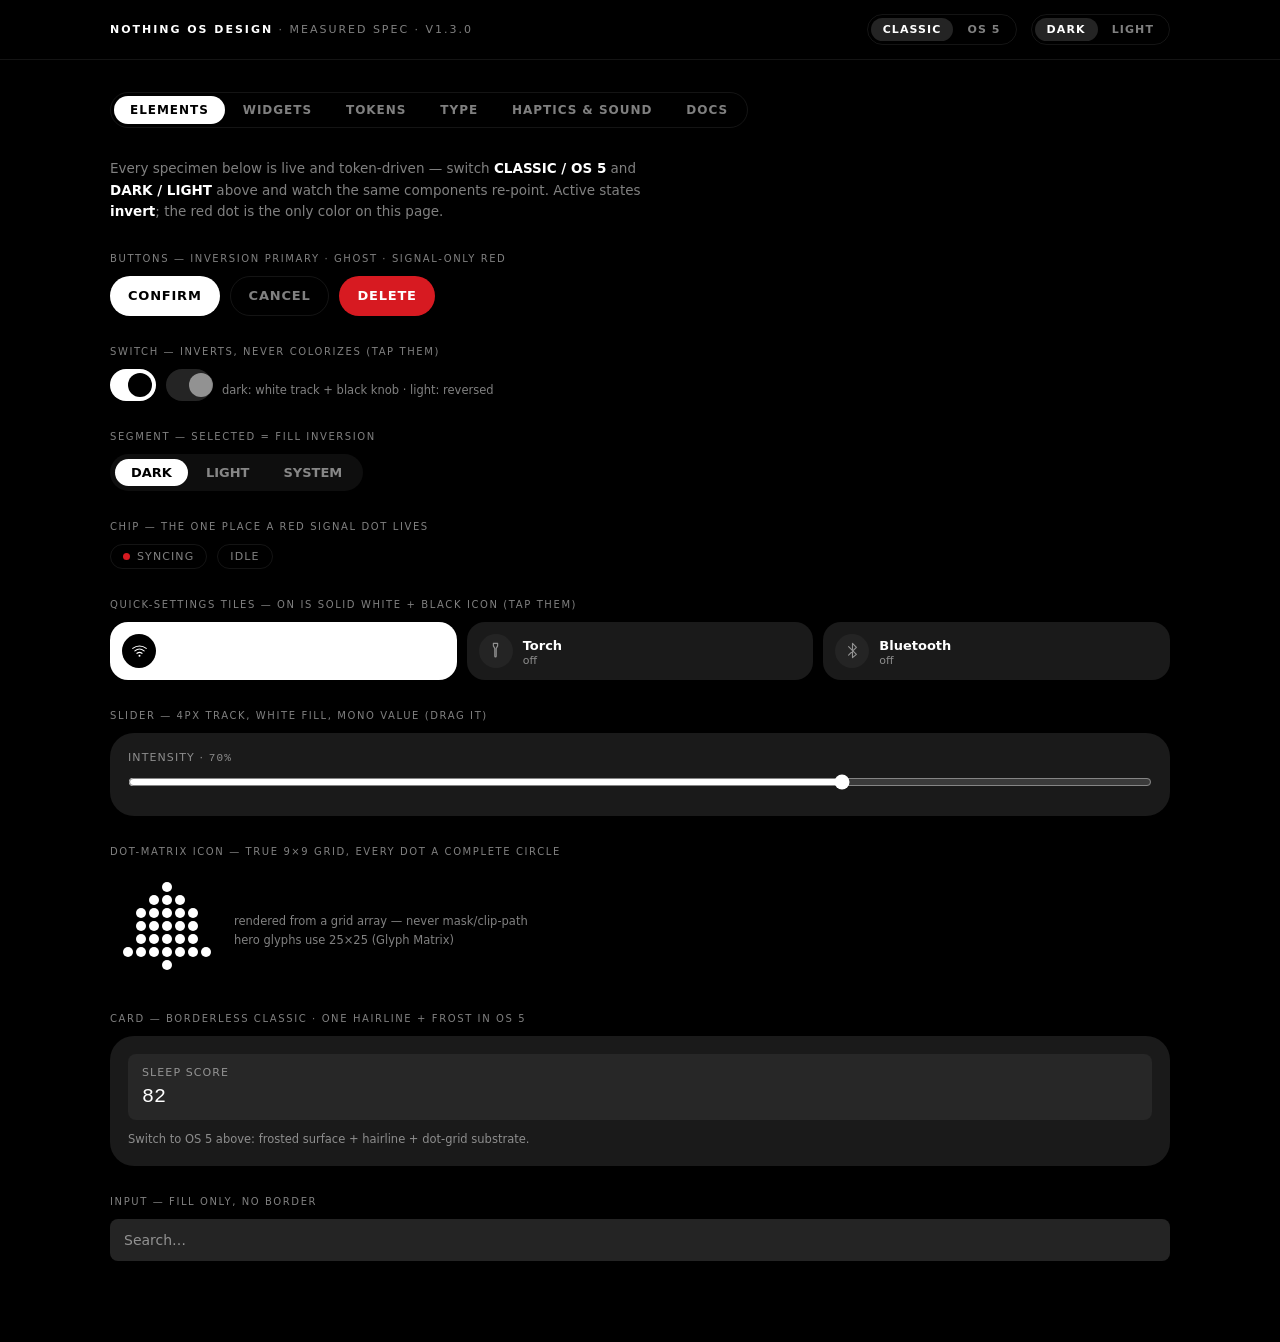
==== commit f605b485: "fix(site+gallery): emoji glyphs -> inline SVG icons; ARGB hairline trap documented Two bugs found in" ====
--- a/docs/index.html
+++ b/docs/index.html
@@ -105,7 +105,7 @@
     padding:22px;border-radius:var(--nt-radius-lg);
     background:linear-gradient(160deg,#1d2433 0%,#3a2c4f 45%,#6b3550 100%)}
   html.theme-light .wgrid{background:linear-gradient(160deg,#cdd6e6 0%,#e2d5ee 45%,#f2c9d8 100%)}
-  .wcard{background:#1B1B1B;border-radius:24px;padding:18px;border:1px solid #1FFFFFFF;color:#fff}
+  .wcard{background:#1B1B1B;border-radius:24px;padding:18px;border:1px solid rgba(255,255,255,.12);color:#fff}
   html.theme-light .wcard{background:#F1F1F1;border-color:rgba(0,0,0,.08);color:#0A0A0A}
   .wclock{font-family:"Doto",monospace;font-weight:500;font-size:38px;line-height:1;letter-spacing:.04em}
   .wkick{font-size:10px;letter-spacing:.16em;text-transform:uppercase;color:rgba(255,255,255,.55);margin-top:8px}
@@ -118,11 +118,14 @@
   .wmus .t{font-weight:600;font-size:13px;white-space:nowrap;overflow:hidden;text-overflow:ellipsis}
   .wmus .a{color:rgba(255,255,255,.55);font-size:11px}
   html.theme-light .wmus .a{color:rgba(0,0,0,.5)}
-  .wmus .ctr{display:flex;gap:14px;justify-content:center;margin-top:12px}
-  .wmus .ctr i{font-style:normal;font-size:15px;color:rgba(255,255,255,.9)}
-  html.theme-light .wmus .ctr i{color:rgba(0,0,0,.7)}
+  .wmus .ctr{display:flex;gap:14px;justify-content:center;align-items:center;margin-top:12px}
+  .wmus .ctr svg{width:15px;height:15px;display:block}
   .wmus .ctr .pp{background:var(--nt-text);color:var(--nt-bg);border-radius:50%;width:34px;height:34px;
-    display:inline-flex;align-items:center;justify-content:center;font-size:12px}
+    display:inline-flex;align-items:center;justify-content:center}
+  .wmus .ctr .pp svg{width:11px;height:11px}
+  .qtile .ic svg{width:17px;height:17px;display:block}
+  /* unicode symbol glyphs (⏮ ✕ ◎) render as platform EMOJI — icons are inline SVG only */
+  .svgi{stroke:currentColor;fill:none;stroke-width:1.6;stroke-linecap:round;stroke-linejoin:round}
   .wfoot{font-size:11.5px;color:var(--nt-text-dim);margin-top:12px;line-height:1.6}
 
   /* ---------- tokens ---------- */
@@ -236,9 +239,9 @@
 
     <div class="k">Quick-settings tiles — ON is solid white + black icon (tap them)</div>
     <div class="qs">
-      <button class="qtile" aria-pressed="true"><span class="ic">✕</span><span><b>Wi-Fi</b><small>connected</small></span></button>
-      <button class="qtile" aria-pressed="false"><span class="ic">○</span><span><b>Torch</b><small>off</small></span></button>
-      <button class="qtile" aria-pressed="false"><span class="ic">◎</span><span><b>Bluetooth</b><small>off</small></span></button>
+      <button class="qtile" aria-pressed="true"><span class="ic"><svg class="svgi" viewBox="0 0 24 24"><path d="M2.5 9a15 15 0 0 1 19 0M5.5 12.5a10.5 10.5 0 0 1 13 0M8.5 16a6 6 0 0 1 7 0"/><circle cx="12" cy="19.5" r="1.4" fill="currentColor" stroke="none"/></svg></span><span><b>Wi-Fi</b><small>connected</small></span></button>
+      <button class="qtile" aria-pressed="false"><span class="ic"><svg class="svgi" viewBox="0 0 24 24"><path d="M9 2h6v3.5L13 9v11a1 1 0 0 1-1 1h0a1 1 0 0 1-1-1V9L9 5.5z"/></svg></span><span><b>Torch</b><small>off</small></span></button>
+      <button class="qtile" aria-pressed="false"><span class="ic"><svg class="svgi" viewBox="0 0 24 24"><path d="M6.5 6.5 17.5 17.5 12 22V2l5.5 5.5-11 11"/></svg></span><span><b>Bluetooth</b><small>off</small></span></button>
     </div>
 
     <div class="k">Slider — 4px track, white fill, mono value (drag it)</div>
@@ -290,7 +293,11 @@
             <div class="art"></div>
             <div class="meta"><div class="t">Midnight City</div><div class="a">M83</div></div>
           </div>
-          <div class="ctr"><i>⏮</i><span class="pp">❚❚</span><i>⏭</i></div>
+          <div class="ctr">
+            <svg class="svgi" viewBox="0 0 24 24"><path d="M7 5v14" stroke-width="2.2"/><path d="M19 5v14l-10-7z" fill="currentColor" stroke="none"/></svg>
+            <span class="pp"><svg viewBox="0 0 24 24" fill="currentColor"><rect x="6.5" y="5" width="4" height="14" rx="1"/><rect x="13.5" y="5" width="4" height="14" rx="1"/></svg></span>
+            <svg class="svgi" viewBox="0 0 24 24"><path d="M17 5v14" stroke-width="2.2"/><path d="M5 5v14l10-7z" fill="currentColor" stroke="none"/></svg>
+          </div>
         </div>
         <div class="wfoot">Controls and state — never a per-second playhead.</div>
       </div>
--- a/docs/tokens.css
+++ b/docs/tokens.css
@@ -86,3 +86,6 @@
 
 /* Native home-screen widgets can't frost (RemoteViews): */
 /* panel #D9141414 · radius 28dp · hairline #1FFFFFFF             */
+/* ⚠️ those are ANDROID ARGB values (alpha first). In CSS write   */
+/* rgba: panel rgba(19,19,19,0.08) · hairline rgba(255,255,255,.12) */
+/* — #1FFFFFFF in CSS parses as RRGGBBAA = opaque cyan.            */
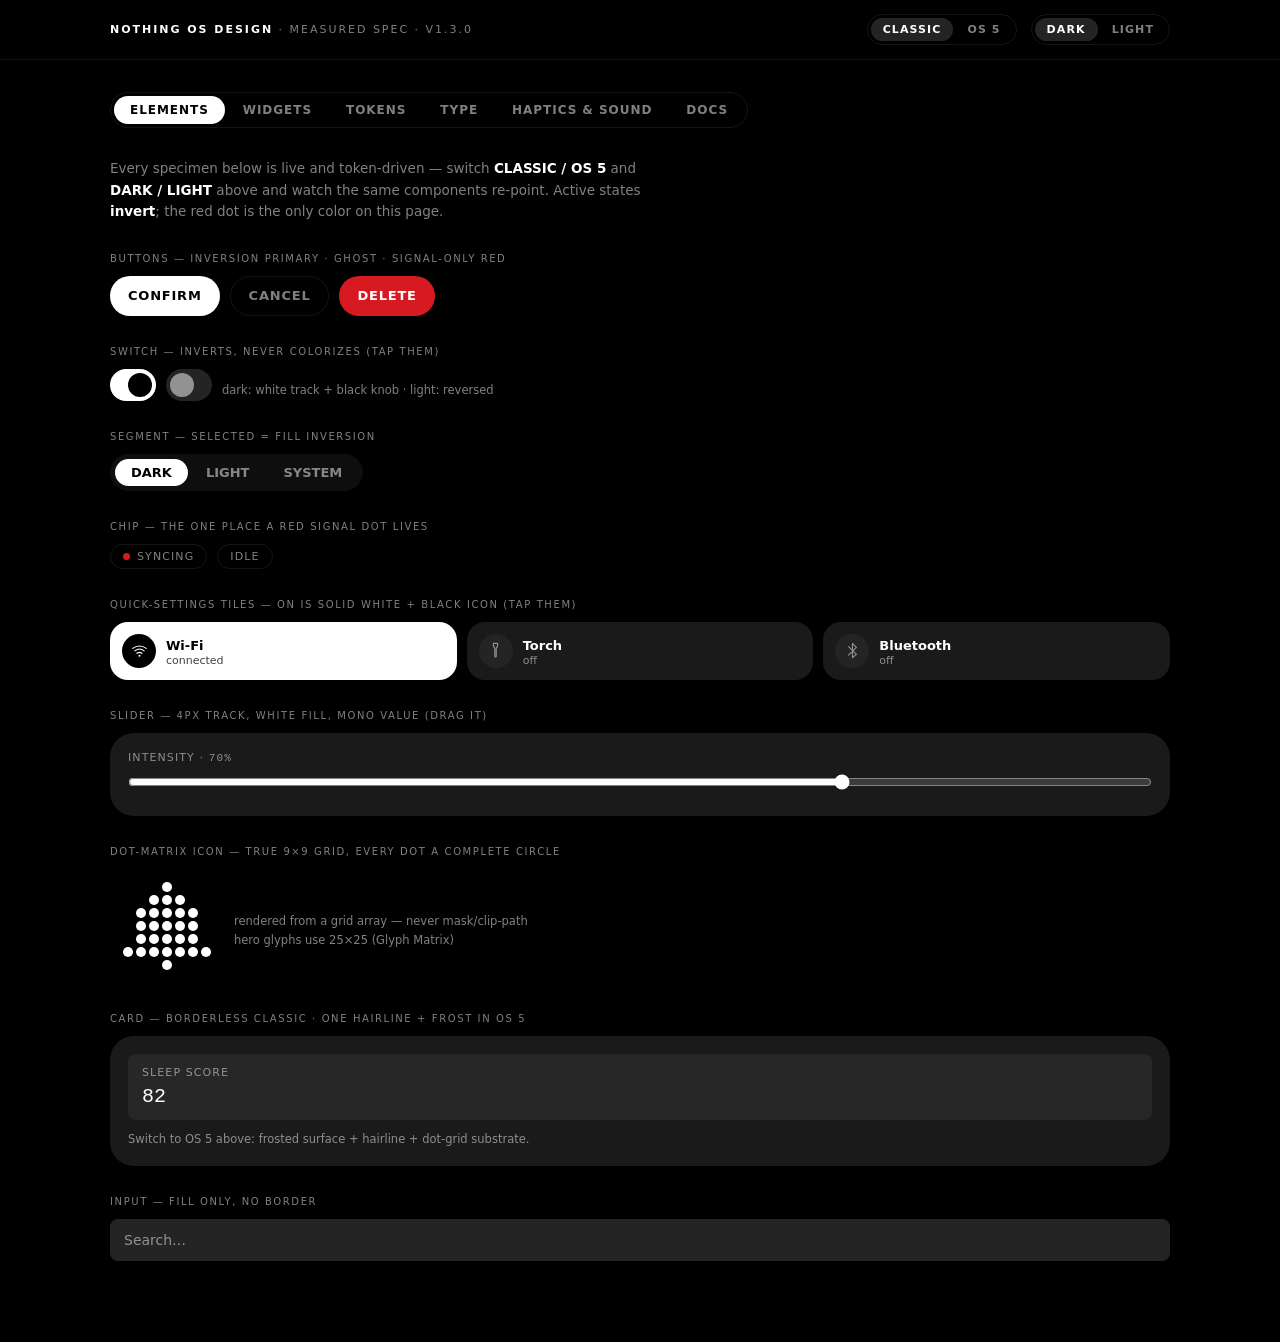
==== commit 44e8eef2: "fix(site): pressed states — knob positions, inverted tile text - Switch knob now has an explicit OFF" ====
--- a/docs/index.html
+++ b/docs/index.html
@@ -67,7 +67,7 @@
   .btn-d{background:var(--nt-accent);color:#fff;border:0}
   .sw{width:46px;height:32px;border-radius:999px;position:relative;border:0;cursor:pointer;
     background:var(--nt-surface-2);transition:background var(--nt-motion-fast) var(--nt-ease-std)}
-  .sw::after{content:'';position:absolute;width:24px;height:24px;border-radius:50%;top:4px;
+  .sw::after{content:'';position:absolute;width:24px;height:24px;border-radius:50%;top:4px;left:4px;
     background:var(--nt-text-dim);transition:left var(--nt-motion-fast) var(--nt-ease-std), background var(--nt-motion-fast) var(--nt-ease-std)}
   .sw[aria-pressed="true"]{background:var(--nt-text)}
   .sw[aria-pressed="true"]::after{left:18px;background:var(--nt-bg)}
@@ -90,9 +90,10 @@
     transition:background var(--nt-motion-fast) var(--nt-ease-std)}
   .qtile .ic{width:34px;height:34px;border-radius:50%;display:flex;align-items:center;justify-content:center;
     font-size:15px;flex:none;background:var(--nt-surface-2);color:var(--nt-text-dim)}
-  .qtile[aria-pressed="true"]{background:var(--nt-text)}
-  .qtile[aria-pressed="true"] .ic{background:#000;color:#fff}
+  .qtile[aria-pressed="true"]{background:var(--nt-text);color:var(--nt-bg)}
+  .qtile[aria-pressed="true"] .ic{background:var(--nt-bg);color:var(--nt-text)}
   .qtile small{color:var(--nt-text-dim);font-size:11px;display:block}
+  .qtile[aria-pressed="true"] small{color:inherit;opacity:.75}
   .qtile b{font-size:13px;font-weight:600}
 
   /* dots 9x9 */
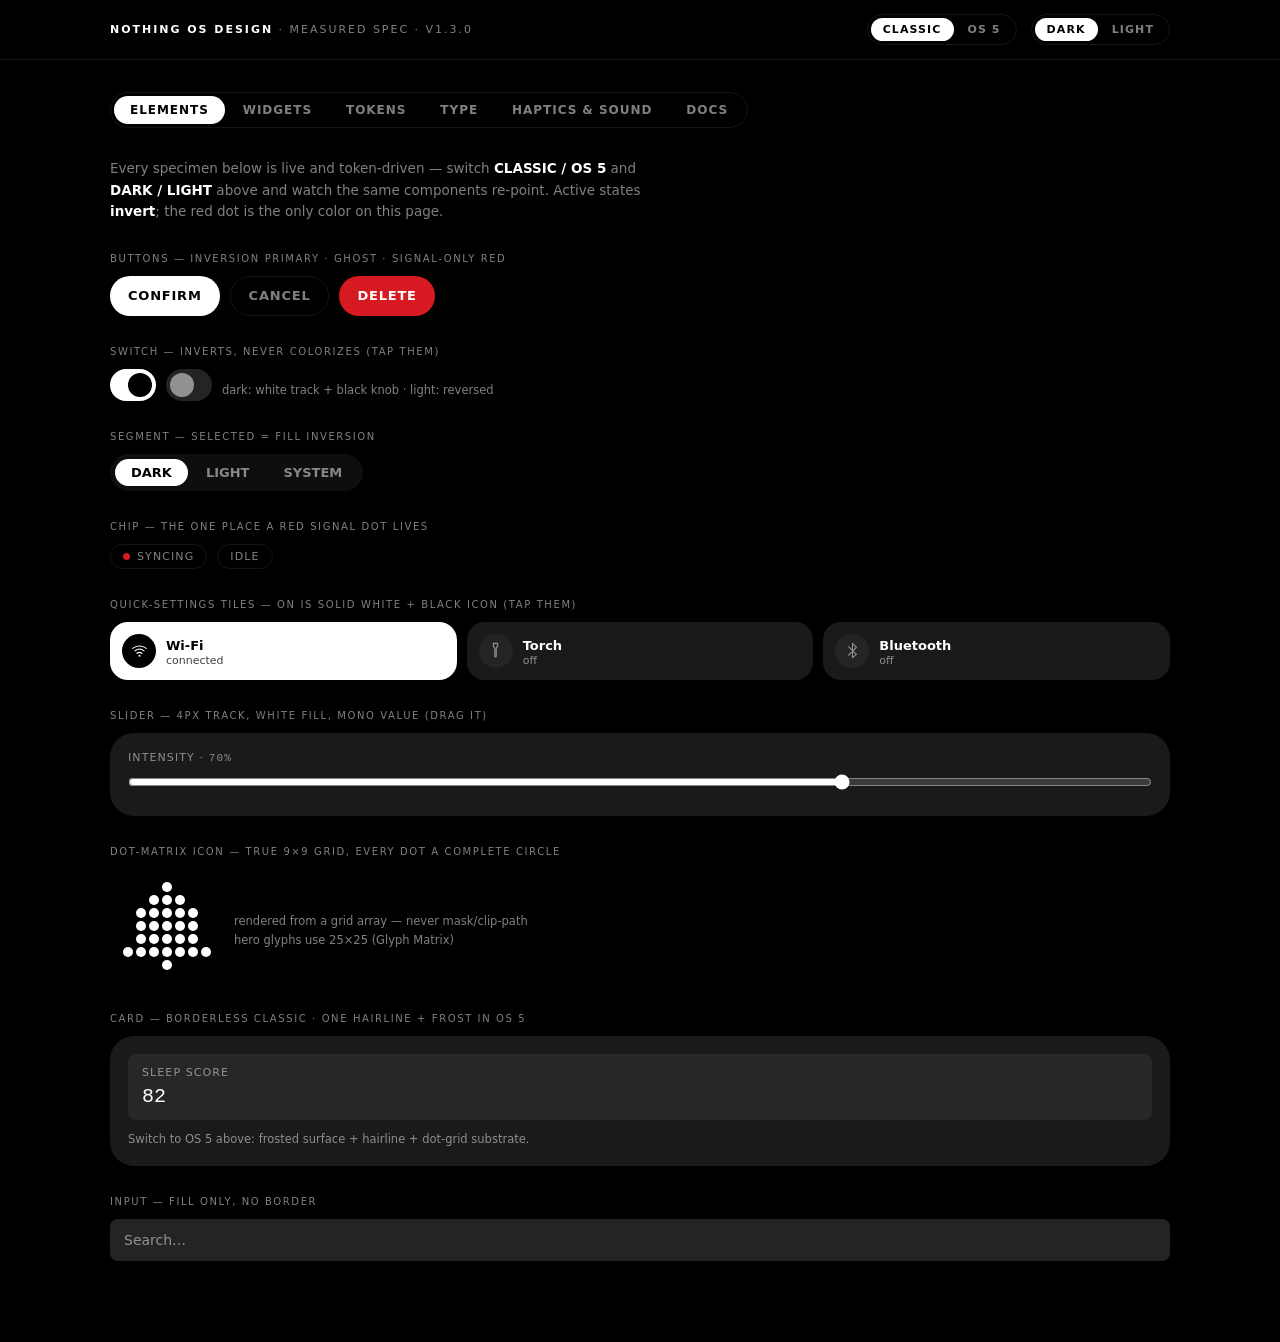
==== commit 55ac28c6: "site: seg/toggle groups get a sliding thumb — 200ms ease glide, re-places on theme/font relayout, re" ====
--- a/docs/index.html
+++ b/docs/index.html
@@ -30,10 +30,14 @@
   .bar{max-width:1100px;margin:0 auto;padding:14px 20px;display:flex;align-items:center;gap:14px;flex-wrap:wrap}
   .brand{font-size:11px;letter-spacing:.18em;text-transform:uppercase;color:var(--nt-text-dim);margin-right:auto}
   .brand b{color:var(--nt-text);font-weight:600}
-  .tgl{display:flex;border:1px solid var(--nt-border);border-radius:999px;padding:3px;gap:2px}
-  .tgl button{border:0;background:transparent;color:var(--nt-text-dim);font:inherit;font-size:11px;font-weight:600;
-    letter-spacing:.1em;text-transform:uppercase;padding:5px 12px;border-radius:999px;cursor:pointer}
-  .tgl button[aria-pressed="true"]{background:var(--nt-surface-2,var(--nt-surface));color:var(--nt-text)}
+  .tgl{display:flex;position:relative;border:1px solid var(--nt-border);border-radius:999px;padding:3px;gap:2px}
+  .tgl button{position:relative;z-index:1;border:0;background:transparent;color:var(--nt-text-dim);font:inherit;font-size:11px;font-weight:600;
+    letter-spacing:.1em;text-transform:uppercase;padding:5px 12px;border-radius:999px;cursor:pointer;
+    transition:transform var(--nt-motion-fast) var(--nt-ease-std)}
+  .tgl button:active{transform:scale(var(--nt-press-scale))}
+  .tgl button[aria-pressed="true"]{color:var(--nt-bg)}
+  .thumb{position:absolute;border-radius:999px;background:var(--nt-text);z-index:0;
+    transition:left 200ms var(--nt-ease-std), width 200ms var(--nt-ease-std), top 200ms var(--nt-ease-std), height 200ms var(--nt-ease-std)}
   main{max-width:1100px;margin:0 auto;padding:32px 20px 80px}
   nav.tabs{display:flex;gap:2px;border:1px solid var(--nt-border);border-radius:999px;padding:3px;width:max-content;
     max-width:100%;overflow:auto;margin-bottom:30px}
@@ -68,17 +72,18 @@
   .sw{width:46px;height:32px;border-radius:999px;position:relative;border:0;cursor:pointer;
     background:var(--nt-surface-2);transition:background var(--nt-motion-fast) var(--nt-ease-std)}
   .sw::after{content:'';position:absolute;width:24px;height:24px;border-radius:50%;top:4px;left:4px;
-    background:var(--nt-text-dim);transition:left var(--nt-motion-fast) var(--nt-ease-std), background var(--nt-motion-fast) var(--nt-ease-std)}
+    background:var(--nt-text-dim);transition:left 200ms var(--nt-ease-std), background 200ms var(--nt-ease-std)}
   .sw[aria-pressed="true"]{background:var(--nt-text)}
   .sw[aria-pressed="true"]::after{left:18px;background:var(--nt-bg)}
   .chip{display:inline-flex;align-items:center;gap:7px;border:1px solid var(--nt-border);border-radius:999px;
     padding:5px 12px;font-size:11px;letter-spacing:.1em;text-transform:uppercase;color:var(--nt-text-dim)}
   .chip .dot{width:7px;height:7px;border-radius:50%;background:var(--nt-accent);animation:pulse 1s steps(4) infinite}
   @keyframes pulse{0%{opacity:1}50%{opacity:.25}100%{opacity:1}}
-  .seg{display:inline-flex;background:var(--nt-tile);border-radius:999px;padding:5px;gap:2px}
-  .seg button{border:0;background:transparent;font:inherit;font-size:13px;font-weight:600;color:var(--nt-text-dim);
-    padding:6px 16px;border-radius:999px;cursor:pointer}
-  .seg button[aria-pressed="true"]{background:var(--nt-text);color:var(--nt-bg)}
+  .seg{display:inline-flex;position:relative;background:var(--nt-tile);border-radius:999px;padding:5px;gap:2px}
+  .seg button{position:relative;z-index:1;border:0;background:transparent;font:inherit;font-size:13px;font-weight:600;color:var(--nt-text-dim);
+    padding:6px 16px;border-radius:999px;cursor:pointer;transition:transform var(--nt-motion-fast) var(--nt-ease-std)}
+  .seg button:active{transform:scale(var(--nt-press-scale))}
+  .seg button[aria-pressed="true"]{color:var(--nt-bg)}
   .tile{background:var(--nt-tile);border-radius:var(--nt-radius-sm);padding:12px 14px}
   .tile span{display:block;font-size:11px;letter-spacing:.1em;text-transform:uppercase;color:var(--nt-text-dim);margin-bottom:6px}
   .tile strong{font-family:var(--nt-font-mono),monospace;font-weight:500;font-size:20px}
@@ -106,8 +111,10 @@
     padding:22px;border-radius:var(--nt-radius-lg);
     background:linear-gradient(160deg,#1d2433 0%,#3a2c4f 45%,#6b3550 100%)}
   html.theme-light .wgrid{background:linear-gradient(160deg,#cdd6e6 0%,#e2d5ee 45%,#f2c9d8 100%)}
-  .wcard{background:#1B1B1B;border-radius:24px;padding:18px;border:1px solid rgba(255,255,255,.12);color:#fff}
-  html.theme-light .wcard{background:#F1F1F1;border-color:rgba(0,0,0,.08);color:#0A0A0A}
+  .wcard{background:#1B1B1B;border-radius:24px;padding:18px;color:#fff}
+  html.theme-os5 .wcard{background:rgba(0,0,0,.72);border:1px solid rgba(255,255,255,.1)}
+  html.theme-light .wcard{background:#F1F1F1;color:#0A0A0A}
+  html.theme-os5.theme-light .wcard{background:rgba(255,255,255,.55);border-color:rgba(0,0,0,.08);color:#0A0A0A}
   .wclock{font-family:"Doto",monospace;font-weight:500;font-size:38px;line-height:1;letter-spacing:.04em}
   .wkick{font-size:10px;letter-spacing:.16em;text-transform:uppercase;color:rgba(255,255,255,.55);margin-top:8px}
   html.theme-light .wkick{color:rgba(0,0,0,.5)}
@@ -303,6 +310,7 @@
         <div class="wfoot">Controls and state — never a per-second playhead.</div>
       </div>
     </div>
+    <div class="foot-note">Classic panels are opaque exact-value (#1B1B1B / #F1F1F1), borderless. In OS 5 they turn translucent over the wallpaper (≈70% black scrim / ≈50% white wash) and gain exactly one hairline.</div>
   </section>
 
   <!-- ============ TOKENS ============ -->
@@ -448,6 +456,58 @@
   });
   applyTheme();
 
+  /* ---- sliding thumb for segment groups (MODE, STYLE, demo .seg) ----
+     matches the measured Nothing widget toggle: knob/thumb glides ~200ms,
+     ease-in-out, no bounce. */
+  var thumbPlaces = [];
+  document.querySelectorAll('.tgl, .seg').forEach(function(group){
+    if (group.dataset.thumb === '1') return;
+    group.dataset.thumb = '1';
+    var th = document.createElement('span');
+    th.className = 'thumb';
+    th.setAttribute('aria-hidden', 'true');
+    th.style.opacity = '0';
+    group.appendChild(th);
+    var btns = group.querySelectorAll('button');
+    function place(anim){
+      var on = group.querySelector('button[aria-pressed="true"]');
+      if (!on){ th.style.opacity = '0'; return; }
+      th.style.opacity = '1';
+      if (!anim || reduced) th.style.transition = 'none';
+      th.style.width  = on.offsetWidth  + 'px';
+      th.style.height = on.offsetHeight + 'px';
+      th.style.top    = on.offsetTop    + 'px';
+      th.style.left   = on.offsetLeft   + 'px';
+      if (!anim || reduced){
+        void th.offsetWidth; /* force layout so the jump lands while the transition is off */
+        requestAnimationFrame(function(){ th.style.transition = ''; });
+      }
+    }
+    btns.forEach(function(b){
+      b.addEventListener('click', function(){
+        btns.forEach(function(x){ x.setAttribute('aria-pressed','false'); });
+        b.setAttribute('aria-pressed','true');
+        place(true);
+      });
+    });
+    group.querySelectorAll('button[data-mode], button[data-style]').forEach(function(b){
+      /* theme switches re-point the font vars, so EVERY group's buttons resize —
+         re-place them all, not just the one that was clicked */
+      b.addEventListener('click', function(){
+        setTimeout(function(){ thumbPlaces.forEach(function(p){ p(true); }); }, 0);
+      });
+    });
+    thumbPlaces.push(place);
+    place(false);
+    window.addEventListener('load', function(){ place(false); });
+    if (document.fonts && document.fonts.ready) document.fonts.ready.then(function(){ place(false); });
+    /* a font arriving after first use (e.g. Geist on the first classic->os5
+       switch) re-lays-out buttons asynchronously — re-place without animating */
+    if (document.fonts && document.fonts.addEventListener)
+      document.fonts.addEventListener('loadingdone', function(){ thumbPlaces.forEach(function(p){ p(false); }); });
+    window.addEventListener('resize', function(){ place(false); });
+  });
+
   /* ---- tabs ---- */
   document.querySelectorAll('nav.tabs button').forEach(function(b){
     b.addEventListener('click', function(){
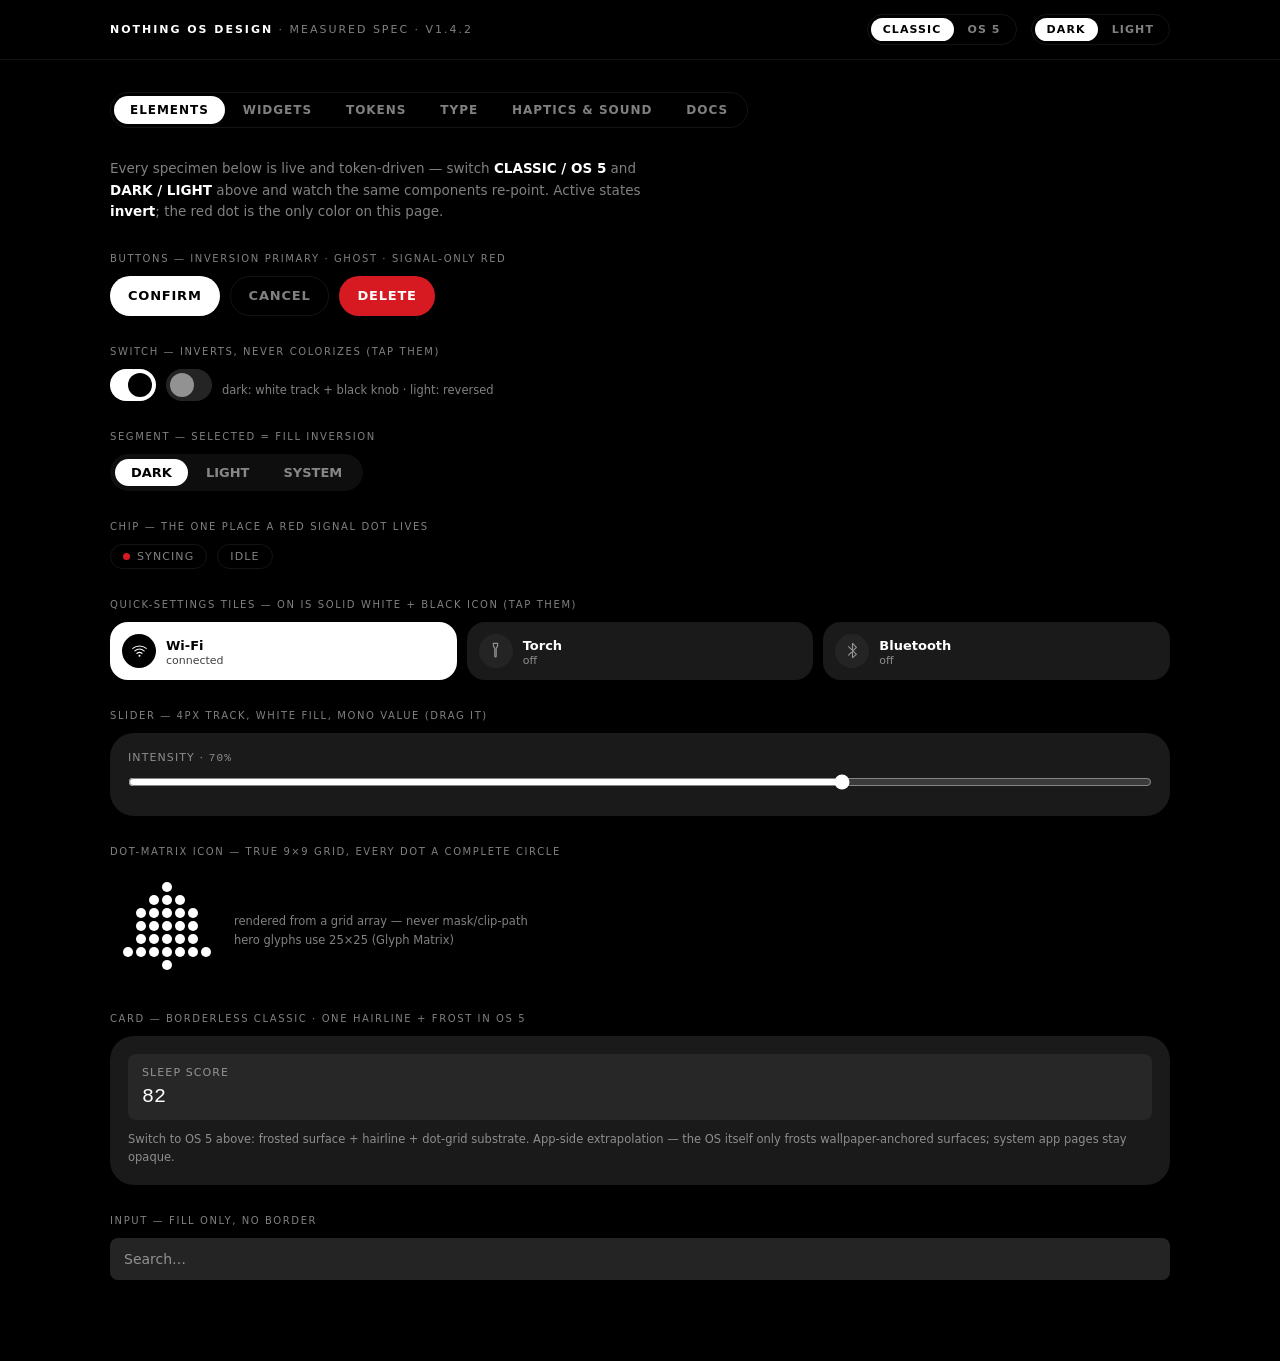
==== commit fc970eb3: "docs: sourcing pass — nothing presents dashbord-only values as OS truth Repo-wide sweep of dashbord " ====
--- a/docs/index.html
+++ b/docs/index.html
@@ -196,7 +196,7 @@
 <body>
 <header>
   <div class="bar">
-    <div class="brand"><b>NOTHING OS DESIGN</b> · MEASURED SPEC · v1.3.0</div>
+    <div class="brand"><b>NOTHING OS DESIGN</b> · MEASURED SPEC · v1.4.2</div>
     <div class="tgl" role="group" aria-label="Style">
       <button data-style="classic" aria-pressed="true">CLASSIC</button>
       <button data-style="os5" aria-pressed="false">OS 5</button>
@@ -268,7 +268,8 @@
 
     <div class="k">Card — borderless classic · one hairline + frost in OS 5</div>
     <div class="card"><div class="tile"><span>SLEEP SCORE</span><strong>82</strong></div>
-      <div class="foot-note">Switch to OS 5 above: frosted surface + hairline + dot-grid substrate.</div>
+      <div class="foot-note">Switch to OS 5 above: frosted surface + hairline + dot-grid substrate.
+      App-side extrapolation — the OS itself only frosts wallpaper-anchored surfaces; system app pages stay opaque.</div>
     </div>
 
     <div class="k">Input — fill only, no border</div>
@@ -324,7 +325,7 @@
     <div class="swatches" id="dark"></div>
     <div class="k">Light surfaces [impl]</div>
     <div class="swatches" id="light"></div>
-    <div class="k">Radii scale — classic 8/16/24 · OS 5 12/20/28</div>
+    <div class="k">Radii scale [impl] — classic 8/16/24 · OS 5 12/20/28 (measured OS cards ≈12–13dp)</div>
     <div class="rad">
       <div><div class="rb" style="border-radius:8px"></div><small>sm 8</small></div>
       <div><div class="rb" style="border-radius:16px"></div><small>md 16</small></div>
@@ -333,7 +334,7 @@
       <div><div class="rb" style="border-radius:20px"></div><small>OS md 20</small></div>
       <div><div class="rb" style="border-radius:28px"></div><small>OS lg 28</small></div>
     </div>
-    <div class="k">Motion — 140 / 280 / 400 ms, decel entrance, no bounce (reduced-motion respected)</div>
+    <div class="k">Motion [impl] — 140 / 280 / 400 ms, decel entrance, no bounce (reduced-motion respected)</div>
     <div class="row">
       <button class="btn btn-g" data-ms="140">PLAY 140MS</button>
       <button class="btn btn-g" data-ms="280">PLAY 280MS</button>
@@ -361,10 +362,12 @@
   <!-- ============ TYPE ============ -->
   <section class="panel" id="p-type">
     <p class="lead">OS 5: Geist body/head + Geist Mono numerics + Doto as hero display only.
-    Classic: Space Grotesk + Doto + Space Mono. Numerals never render in the body face.</p>
-    <div class="spec"><div class="lbl">KICKER · 0.16em tracking · uppercase</div>
+    Classic: Space Grotesk + Doto + Space Mono. Numerals never render in the body face.
+    Note: Doto is <b>not</b> a Nothing font — Nothing's dot-matrix faces (NDot 55/57) are
+    proprietary and can't legally ship, so Doto (Google Fonts, SIL OFL) stands in for them.</p>
+    <div class="spec"><div class="lbl">KICKER · 0.16em tracking [impl] · uppercase</div>
       <div class="kicker">Nothing OS design · measured spec</div></div>
-    <div class="spec"><div class="lbl">LABEL · 0.10em · uppercase · dim</div>
+    <div class="spec"><div class="lbl">LABEL · 0.10em [impl] · uppercase · dim</div>
       <div class="label">SLEEP SCORE</div></div>
     <div class="spec"><div class="lbl">BODY · dim ink · 1.5 line</div>
       <div class="body-t">Hierarchy comes from size jumps, uppercase kickers with wide
--- a/docs/tokens.css
+++ b/docs/tokens.css
@@ -1,5 +1,5 @@
 /*
- * Nothing OS design — measured spec tokens (v1.3.0)
+ * Nothing OS design — measured spec tokens (v1.4.2)
  * https://github.com/Jero009/nothing-os-design — MIT
  * [official] = Nothing's own materials; [impl] = working implementation value.
  * Canonical on-screen red: #D71921 (device-measured; #D71920/#D71A21 are
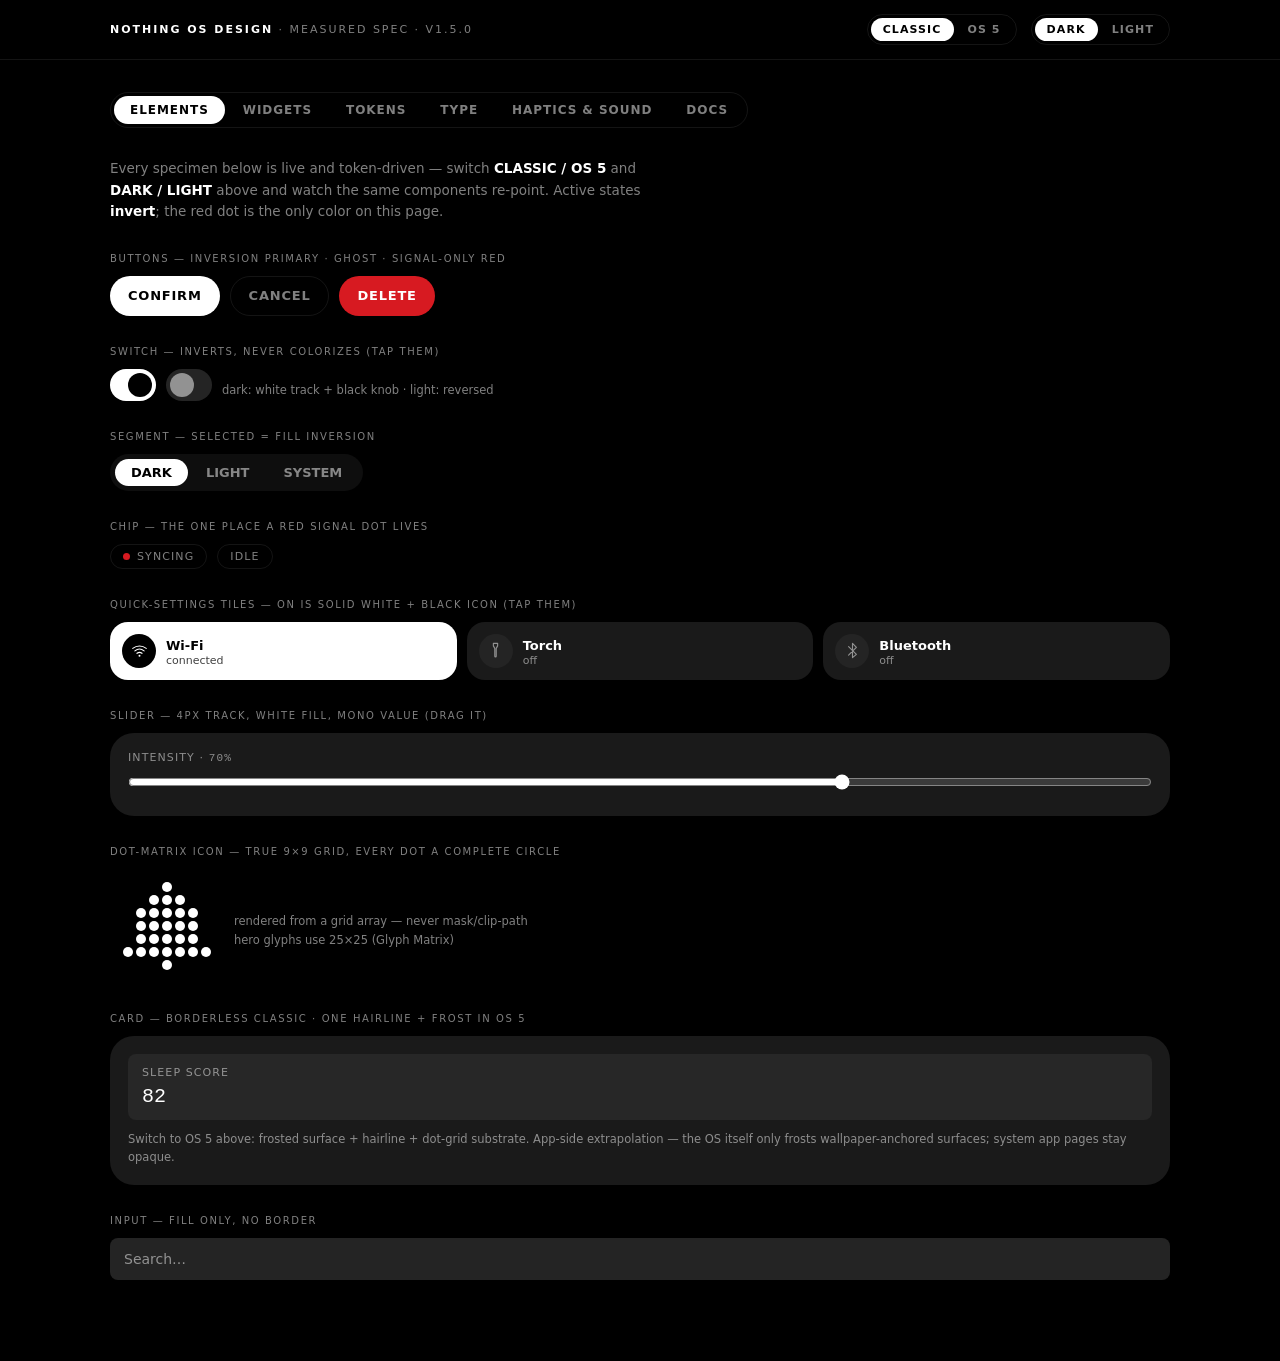
==== commit 535fb9c4: "docs: two-point sourcing — every token area anchored beyond dashbord Re-evaluation pass: no value no" ====
--- a/docs/index.html
+++ b/docs/index.html
@@ -196,7 +196,7 @@
 <body>
 <header>
   <div class="bar">
-    <div class="brand"><b>NOTHING OS DESIGN</b> · MEASURED SPEC · v1.4.2</div>
+    <div class="brand"><b>NOTHING OS DESIGN</b> · MEASURED SPEC · v1.5.0</div>
     <div class="tgl" role="group" aria-label="Style">
       <button data-style="classic" aria-pressed="true">CLASSIC</button>
       <button data-style="os5" aria-pressed="false">OS 5</button>
--- a/docs/tokens.css
+++ b/docs/tokens.css
@@ -1,5 +1,5 @@
 /*
- * Nothing OS design — measured spec tokens (v1.4.2)
+ * Nothing OS design — measured spec tokens (v1.5.0)
  * https://github.com/Jero009/nothing-os-design — MIT
  * [official] = Nothing's own materials; [impl] = working implementation value.
  * Canonical on-screen red: #D71921 (device-measured; #D71920/#D71A21 are
